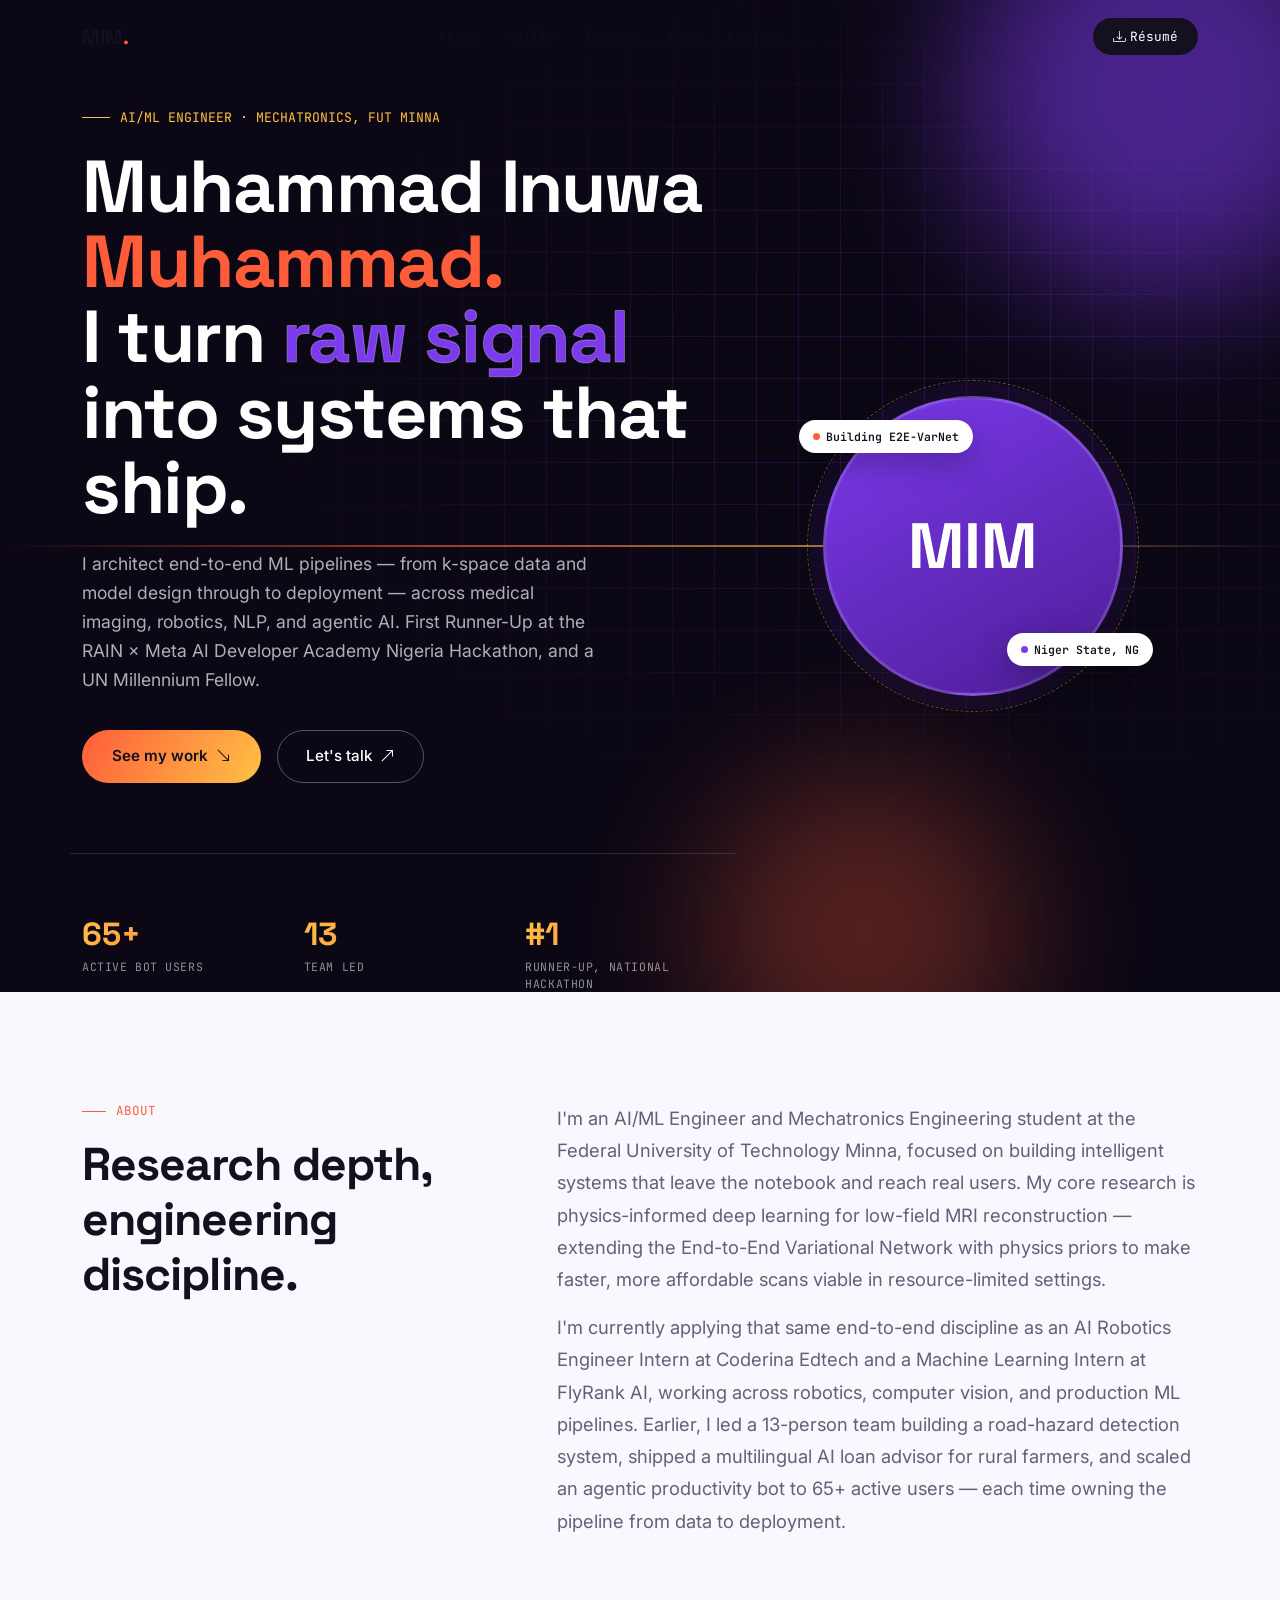
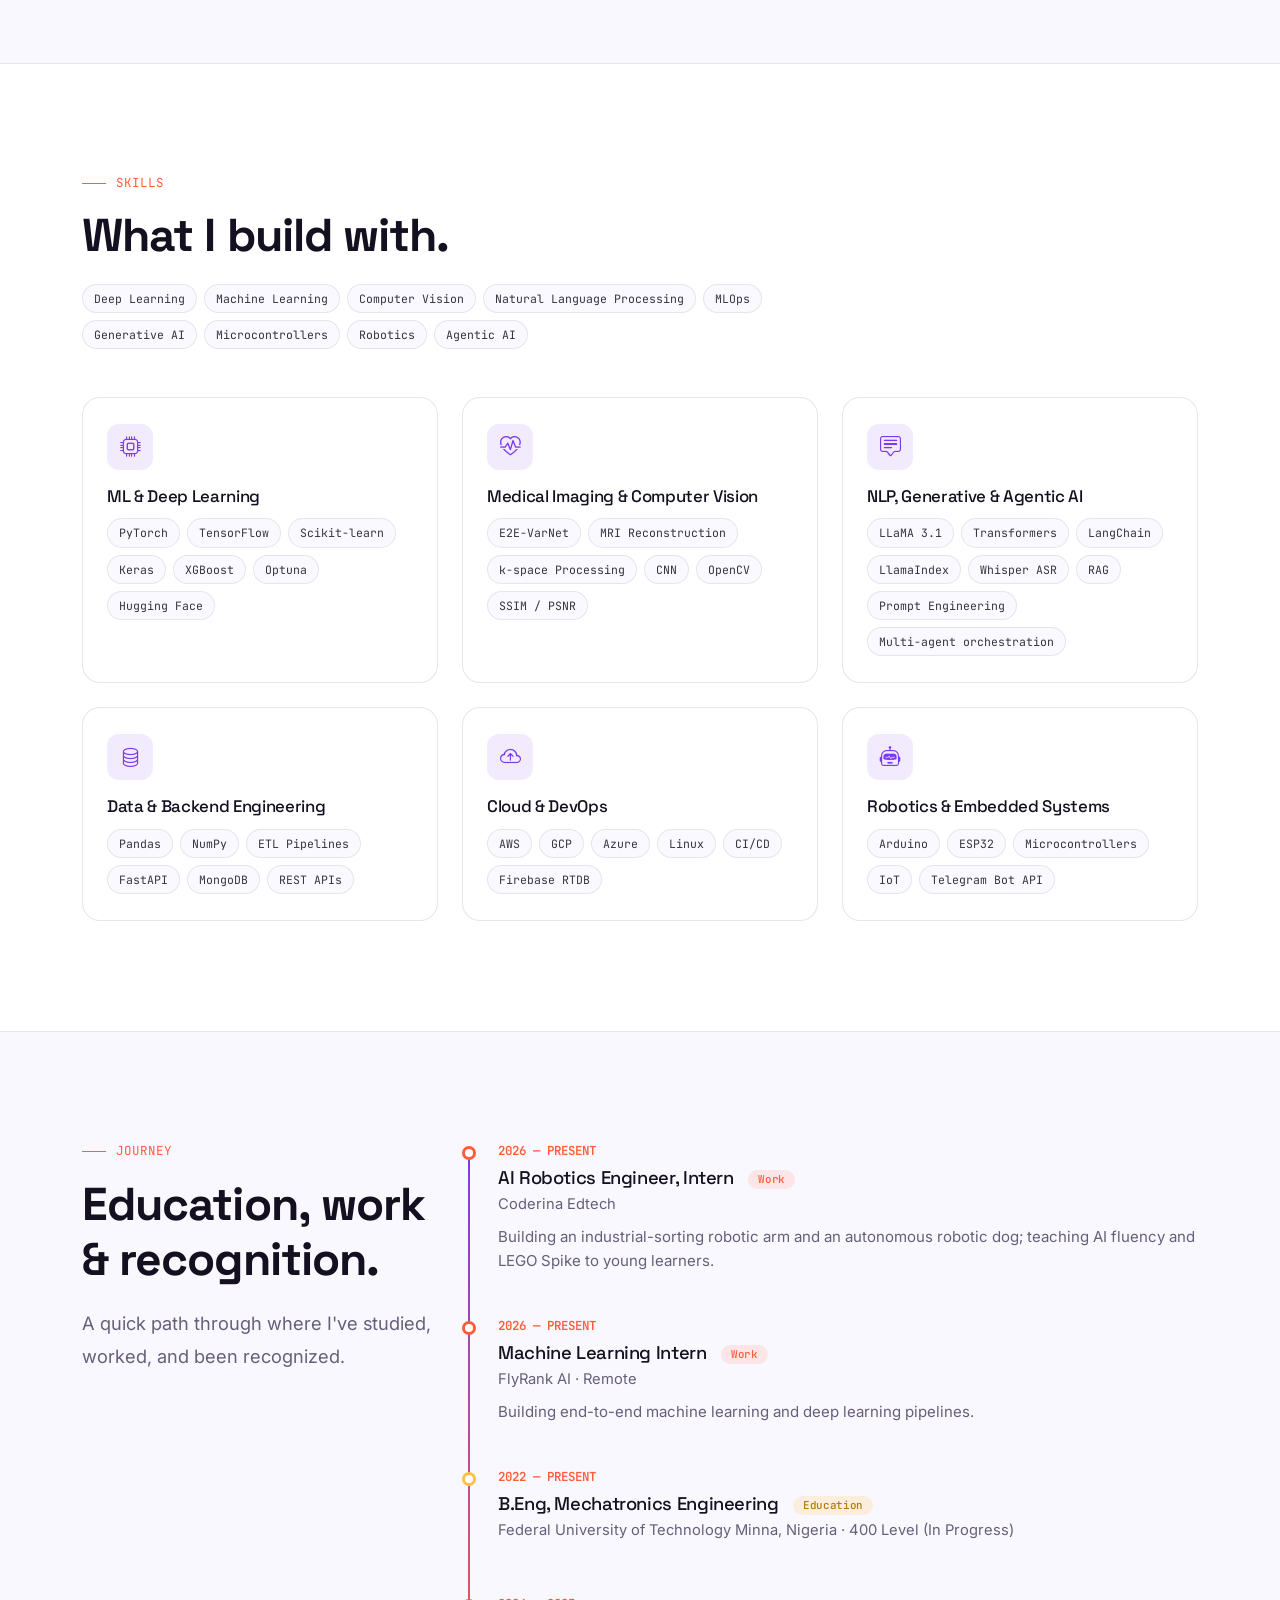
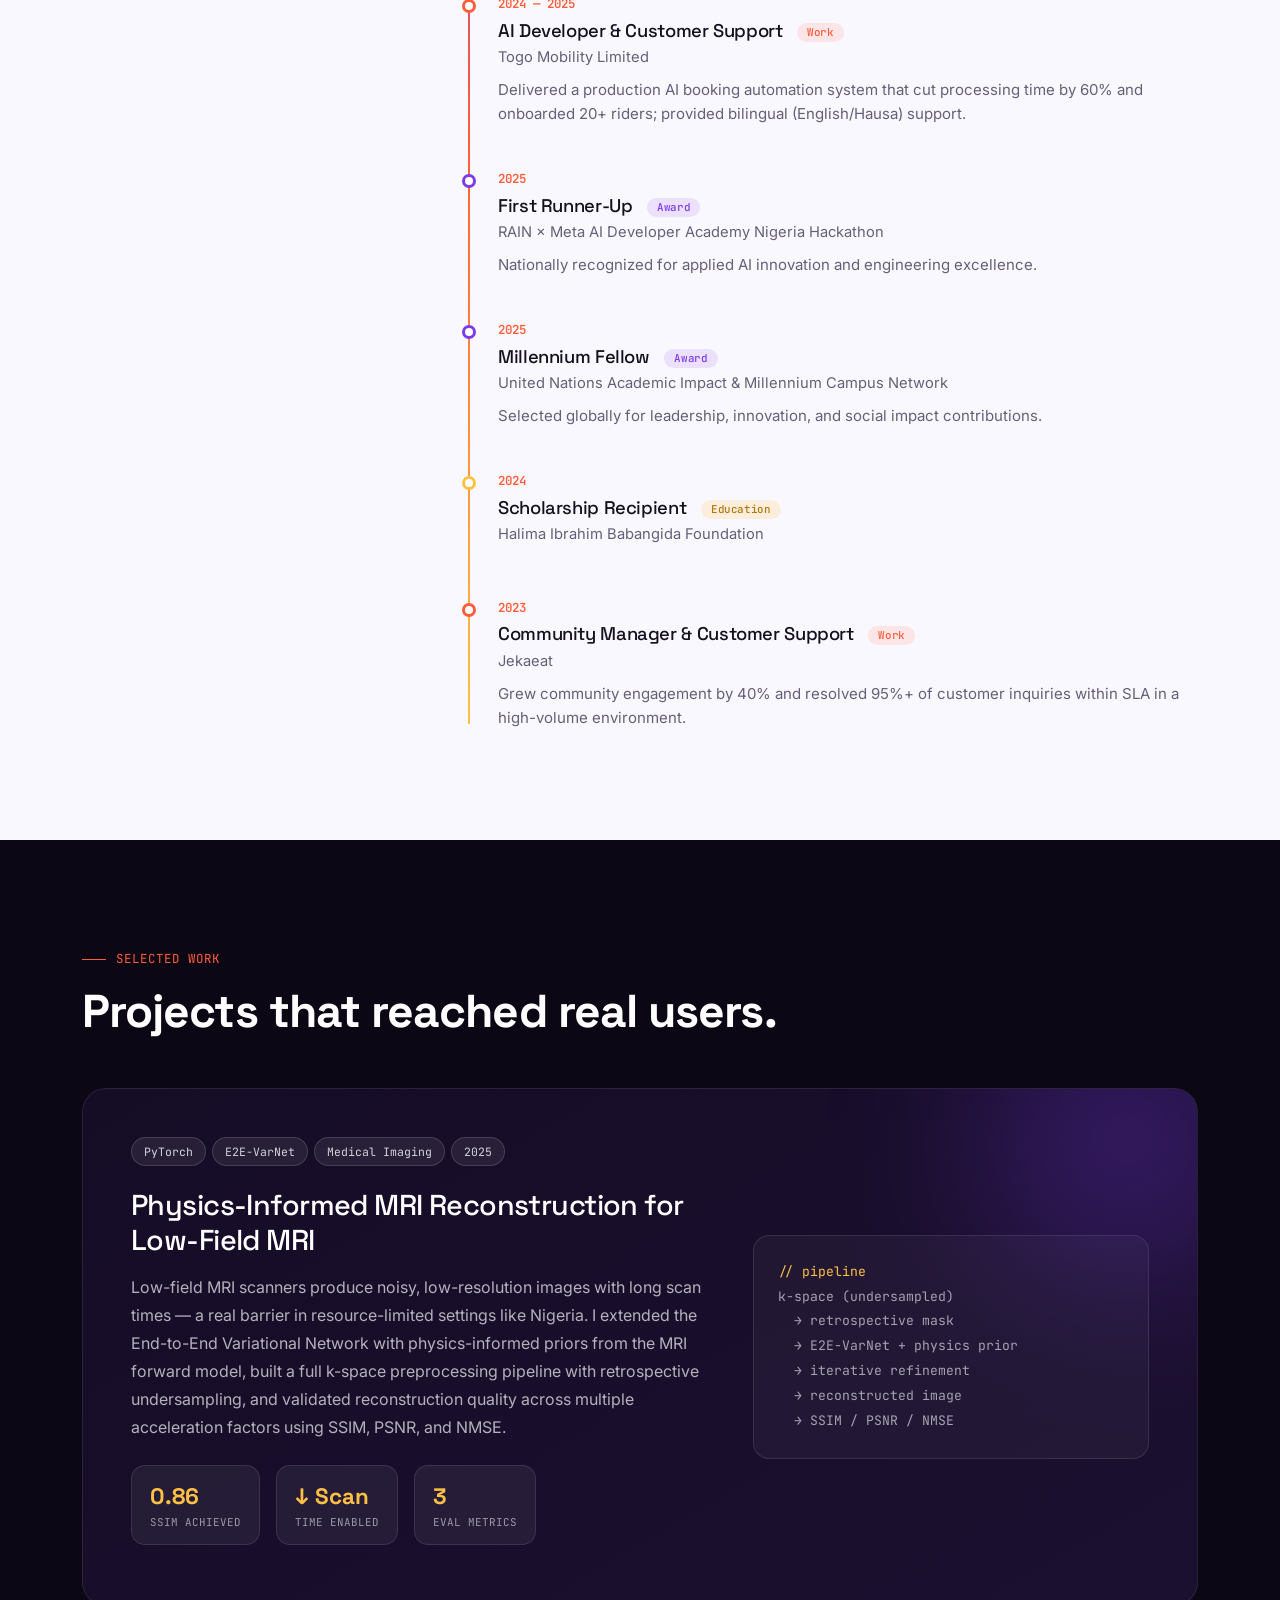
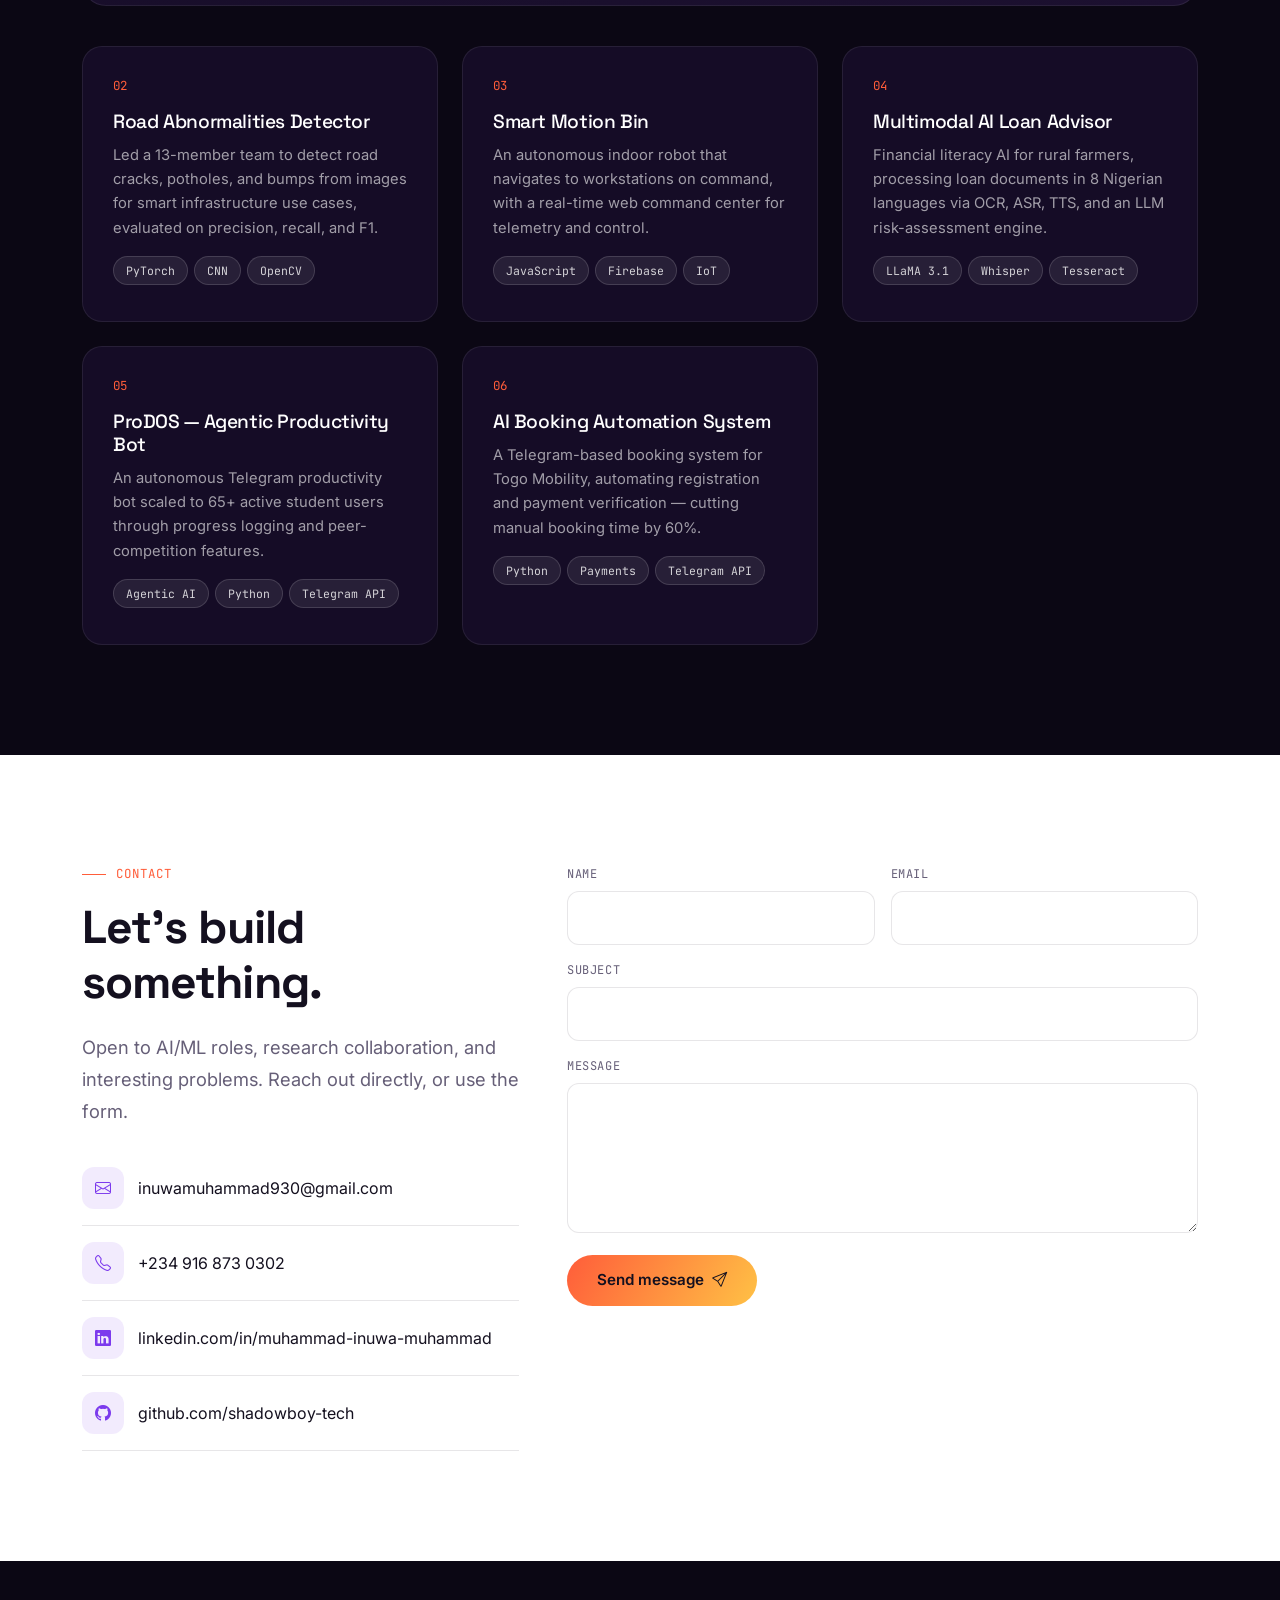
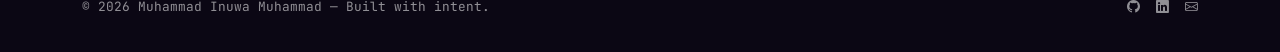
==== frontend/index.html @ e507afd8 "fix: switch to Mistral Embeddings API, fix imports, update pinecone SDK" ====
<!DOCTYPE html>
<html lang="en">
<head>
<meta charset="UTF-8">
<meta name="viewport" content="width=device-width, initial-scale=1.0">
<title>Muhammad Inuwa Muhammad — AI / ML Engineer</title>
<meta name="description" content="Portfolio of Muhammad Inuwa Muhammad — AI/ML Engineer building physics-informed deep learning, agentic AI, and computer vision systems.">

<!-- Fonts -->
<link rel="preconnect" href="https://fonts.googleapis.com">
<link rel="preconnect" href="https://fonts.gstatic.com" crossorigin>
<link href="https://fonts.googleapis.com/css2?family=Space+Grotesk:wght@400;500;600;700&family=Inter:wght@400;500;600;700&family=JetBrains+Mono:wght@400;500;600&display=swap" rel="stylesheet">

<!-- Bootstrap -->
<link href="https://cdn.jsdelivr.net/npm/bootstrap@5.3.3/dist/css/bootstrap.min.css" rel="stylesheet">
<link rel="stylesheet" href="https://cdn.jsdelivr.net/npm/bootstrap-icons@1.11.3/font/bootstrap-icons.css">

<style>
:root{
  --ink:#14101f;
  --muted:#665f78;
  --bg:#faf8ff;
  --bg-dark:#0b0714;
  --panel:#ffffff;
  --violet:#7c3aed;
  --violet-deep:#4c1d95;
  --coral:#ff5d3a;
  --amber:#ffc145;
  --line: rgba(20,16,31,0.1);
  --line-dark: rgba(255,255,255,0.12);
}

*{box-sizing:border-box;}
html{scroll-behavior:smooth;}
body{
  font-family:'Inter', sans-serif;
  color:var(--ink);
  background:var(--bg);
  overflow-x:hidden;
}
h1,h2,h3,h4,.display-font{
  font-family:'Space Grotesk', sans-serif;
  letter-spacing:-0.02em;
}
.mono{
  font-family:'JetBrains Mono', monospace;
  letter-spacing:0.02em;
}
a{ text-decoration:none; }
::selection{ background:var(--violet); color:#fff; }

/* Reduced motion */
@media (prefers-reduced-motion: reduce){
  *{ animation-duration:0.001ms !important; animation-iteration-count:1 !important; transition-duration:0.001ms !important; scroll-behavior:auto !important; }
}

/* ---------- Nav ---------- */
.navbar-custom{
  position:fixed; top:0; left:0; right:0; z-index:1000;
  padding: 18px 0;
  transition: all .35s ease;
  background: transparent;
}
.navbar-custom.scrolled{
  background: rgba(250,248,255,0.85);
  backdrop-filter: blur(10px);
  border-bottom:1px solid var(--line);
  padding: 12px 0;
}
.nav-logo{
  font-family:'Space Grotesk', sans-serif;
  font-weight:700;
  font-size:1.25rem;
  color:var(--ink);
}
.nav-logo span{ color:var(--coral); }
.nav-link-custom{
  font-family:'JetBrains Mono', monospace;
  font-size:0.82rem;
  color:var(--ink);
  opacity:0.75;
  margin:0 14px;
  position:relative;
  transition: opacity .2s ease;
}
.nav-link-custom:hover{ opacity:1; color:var(--violet); }
.btn-resume{
  background:var(--ink);
  color:#fff !important;
  font-family:'JetBrains Mono', monospace;
  font-size:0.8rem;
  padding:9px 20px;
  border-radius:100px;
  transition: all .25s ease;
  white-space:nowrap;
}
.btn-resume:hover{ background:var(--coral); transform: translateY(-2px); color:#fff; }

/* ---------- Hero ---------- */
.hero{
  position:relative;
  min-height:100vh;
  background: var(--bg-dark);
  color:#fff;
  display:flex; align-items:center;
  padding-top:100px;
  overflow:hidden;
}
.kspace-grid{
  position:absolute; inset:0;
  background-image:
    linear-gradient(rgba(124,58,237,0.18) 1px, transparent 1px),
    linear-gradient(90deg, rgba(124,58,237,0.18) 1px, transparent 1px);
  background-size: 42px 42px;
  mask-image: radial-gradient(ellipse 70% 60% at 70% 40%, black 20%, transparent 75%);
  animation: drift 26s linear infinite;
}
@keyframes drift{
  0%{ background-position: 0 0, 0 0; }
  100%{ background-position: 84px 42px, 42px 84px; }
}
.scan-line{
  position:absolute; left:0; right:0; height:2px;
  background: linear-gradient(90deg, transparent, var(--coral), var(--amber), transparent);
  opacity:0.6;
  animation: scan 7s ease-in-out infinite;
  filter: blur(0.5px);
}
@keyframes scan{
  0%,100%{ top:12%; opacity:0; }
  10%{ opacity:0.7; }
  50%{ top:82%; opacity:0.5; }
  90%{ opacity:0.7; }
}
.glow-orb{
  position:absolute; border-radius:50%;
  filter: blur(70px); opacity:0.55; pointer-events:none;
}
.orb-1{ width:420px; height:420px; background:var(--violet); top:-120px; right:-100px; }
.orb-2{ width:320px; height:320px; background:var(--coral); bottom:-100px; right:20%; opacity:0.3; }

.eyebrow{
  font-family:'JetBrains Mono', monospace;
  font-size:0.82rem;
  color:var(--amber);
  display:inline-flex; align-items:center; gap:10px;
  margin-bottom:22px;
}
.eyebrow::before{
  content:''; width:28px; height:1px; background:var(--amber);
}
.hero h1{
  font-size: clamp(2.6rem, 6vw, 4.6rem);
  font-weight:700;
  line-height:1.02;
  margin-bottom:24px;
}
.hero h1 .accent{ color:var(--coral); }
.hero h1 .accent2{ color:var(--violet); -webkit-text-stroke: 1px rgba(255,255,255,0.3); }
.hero-sub{
  font-size:1.1rem;
  color:rgba(255,255,255,0.68);
  max-width:520px;
  line-height:1.65;
  margin-bottom:36px;
}
.btn-bold{
  background: linear-gradient(120deg, var(--coral), var(--amber));
  color:var(--ink) !important;
  font-weight:600;
  padding:14px 30px;
  border-radius:100px;
  border:none;
  font-size:0.95rem;
  transition: all .25s ease;
  display:inline-flex; align-items:center; gap:8px;
}
.btn-bold:hover{ transform: translateY(-3px); box-shadow: 0 14px 30px rgba(255,93,58,0.3); }
.btn-outline-bold{
  border:1px solid rgba(255,255,255,0.3);
  color:#fff !important;
  padding:14px 28px;
  border-radius:100px;
  font-size:0.95rem;
  font-weight:500;
  transition: all .25s ease;
  display:inline-flex; align-items:center; gap:8px;
}
.btn-outline-bold:hover{ border-color:var(--violet); background:rgba(124,58,237,0.15); }

.avatar-ring{
  position:relative;
  width:300px; height:300px;
  margin:0 auto;
}
.avatar-circle{
  width:100%; height:100%;
  border-radius:50%;
  background: linear-gradient(150deg, var(--violet), var(--violet-deep));
  display:flex; align-items:center; justify-content:center;
  font-family:'Space Grotesk', sans-serif;
  font-size:4rem; font-weight:700; color:#fff;
  border:3px solid rgba(255,255,255,0.15);
  position:relative; z-index:2;
  box-shadow: 0 0 0 14px rgba(124,58,237,0.08);
}
.avatar-ring::before{
  content:'';
  position:absolute; inset:-16px;
  border-radius:50%;
  border:1px dashed rgba(255,193,69,0.4);
  animation: spin 40s linear infinite;
}
@keyframes spin{ to{ transform: rotate(360deg); } }
.badge-float{
  position:absolute;
  background:#fff; color:var(--ink);
  font-family:'JetBrains Mono', monospace;
  font-size:0.72rem; font-weight:600;
  padding:8px 14px; border-radius:100px;
  box-shadow: 0 10px 30px rgba(0,0,0,0.25);
  z-index:3;
  display:flex; align-items:center; gap:6px;
}
.badge-float .dot{ width:7px; height:7px; border-radius:50%; background:var(--coral); }
.badge-1{ top:8%; left:-8%; }
.badge-2{ bottom:10%; right:-10%; }

.stat-strip{
  border-top:1px solid var(--line-dark);
  margin-top:70px;
  padding-top:32px;
}
.stat-num{
  font-family:'Space Grotesk', sans-serif;
  font-size:2rem; font-weight:700;
  background: linear-gradient(120deg, var(--amber), var(--coral));
  -webkit-background-clip:text; background-clip:text; color:transparent;
}
.stat-label{
  font-family:'JetBrains Mono', monospace;
  font-size:0.72rem; color:rgba(255,255,255,0.55);
  text-transform:uppercase; letter-spacing:0.05em;
}

/* ---------- Section basics ---------- */
section{ padding: 110px 0; position:relative; }
.section-tag{
  font-family:'JetBrains Mono', monospace;
  font-size:0.78rem;
  color:var(--coral);
  text-transform:uppercase;
  letter-spacing:0.08em;
  display:flex; align-items:center; gap:10px;
  margin-bottom:16px;
}
.section-tag::before{ content:''; width:24px; height:1px; background:var(--coral); }
.section-title{
  font-size: clamp(2rem, 3.6vw, 2.9rem);
  font-weight:700;
  margin-bottom:20px;
}
.reveal{ opacity:0; transform: translateY(24px); transition: all .7s cubic-bezier(.2,.7,.3,1); }
.reveal.in{ opacity:1; transform:none; }

/* ---------- About / Skills ---------- */
.about-lead{
  font-size:1.15rem; line-height:1.75; color:var(--muted); max-width:640px;
}
.skill-card{
  background:var(--panel);
  border:1px solid var(--line);
  border-radius:18px;
  padding:26px 24px;
  height:100%;
  transition: all .3s ease;
  position:relative;
  overflow:hidden;
}
.skill-card::before{
  content:''; position:absolute; top:0; left:0; right:0; height:3px;
  background: linear-gradient(90deg, var(--violet), var(--coral));
  transform: scaleX(0); transform-origin:left;
  transition: transform .35s ease;
}
.skill-card:hover{ transform: translateY(-6px); box-shadow: 0 20px 40px rgba(20,16,31,0.08); }
.skill-card:hover::before{ transform: scaleX(1); }
.skill-card .icon-wrap{
  width:46px; height:46px; border-radius:12px;
  display:flex; align-items:center; justify-content:center;
  background: rgba(124,58,237,0.1); color:var(--violet);
  font-size:1.3rem; margin-bottom:16px;
}
.skill-card h4{ font-size:1.05rem; margin-bottom:12px; }
.skill-tags{ display:flex; flex-wrap:wrap; gap:7px; }
.skill-tag{
  font-family:'JetBrains Mono', monospace;
  font-size:0.72rem;
  background: var(--bg);
  border:1px solid var(--line);
  padding:5px 11px;
  border-radius:100px;
  color:var(--ink);
  opacity:0.85;
}

/* ---------- Timeline ---------- */
.timeline{ position:relative; padding-left:36px; }
.timeline::before{
  content:''; position:absolute; left:6px; top:6px; bottom:6px; width:2px;
  background: linear-gradient(180deg, var(--violet), var(--coral), var(--amber));
}
.timeline-item{ position:relative; padding-bottom:44px; }
.timeline-item:last-child{ padding-bottom:0; }
.timeline-dot{
  position:absolute; left:-36px; top:4px;
  width:14px; height:14px; border-radius:50%;
  background:#fff; border:3px solid var(--violet);
}
.timeline-item.work .timeline-dot{ border-color:var(--coral); }
.timeline-item.edu .timeline-dot{ border-color:var(--amber); }
.timeline-year{
  font-family:'JetBrains Mono', monospace;
  font-size:0.78rem; color:var(--coral); font-weight:600;
  margin-bottom:6px; display:block;
}
.timeline-item h4{ font-size:1.15rem; margin-bottom:4px; }
.timeline-item .role-org{ color:var(--muted); font-size:0.92rem; margin-bottom:10px; }
.timeline-item p.desc{ color:var(--muted); font-size:0.94rem; line-height:1.6; margin:0; }
.tl-type-badge{
  font-family:'JetBrains Mono', monospace; font-size:0.68rem;
  padding:3px 10px; border-radius:100px; margin-left:10px;
  display:inline-block; vertical-align:middle;
}
.tl-type-badge.work{ background:rgba(255,93,58,0.12); color:var(--coral); }
.tl-type-badge.edu{ background:rgba(255,193,69,0.18); color:#b5790a; }
.tl-type-badge.award{ background:rgba(124,58,237,0.12); color:var(--violet); }

/* ---------- Projects ---------- */
.bg-dark-section{ background:var(--bg-dark); color:#fff; }
.case-study{
  background: linear-gradient(150deg, #150c26, #1c1030);
  border:1px solid rgba(255,255,255,0.08);
  border-radius:24px;
  padding:48px;
  position:relative;
  overflow:hidden;
}
.case-study::after{
  content:''; position:absolute; width:260px; height:260px; border-radius:50%;
  background:var(--violet); filter:blur(90px); opacity:0.35; top:-80px; right:-60px;
}
.metric-pill{
  display:inline-flex; flex-direction:column; align-items:flex-start;
  background:rgba(255,255,255,0.06);
  border:1px solid rgba(255,255,255,0.1);
  border-radius:14px; padding:14px 18px; margin-right:12px; margin-bottom:12px;
}
.metric-pill .val{ font-family:'Space Grotesk',sans-serif; font-weight:700; font-size:1.4rem; color:var(--amber); }
.metric-pill .lbl{ font-family:'JetBrains Mono',monospace; font-size:0.68rem; color:rgba(255,255,255,0.55); text-transform:uppercase; }
.tag-pill{
  font-family:'JetBrains Mono', monospace; font-size:0.72rem;
  background:rgba(255,255,255,0.08); border:1px solid rgba(255,255,255,0.14);
  color:rgba(255,255,255,0.8); padding:5px 12px; border-radius:100px;
  display:inline-block; margin:0 6px 6px 0;
}

.project-card{
  background:#150c26;
  border:1px solid rgba(255,255,255,0.08);
  border-radius:20px;
  padding:30px;
  height:100%;
  transition: all .35s ease;
  position:relative;
}
.project-card:hover{
  transform: translateY(-6px);
  border-color: var(--coral);
  box-shadow: 0 20px 50px rgba(255,93,58,0.15);
}
.project-num{
  font-family:'JetBrains Mono', monospace;
  font-size:0.78rem; color:var(--coral); margin-bottom:14px; display:block;
}
.project-card h4{ font-size:1.2rem; margin-bottom:10px; color:#fff; }
.project-card p{ color:rgba(255,255,255,0.6); font-size:0.92rem; line-height:1.65; margin-bottom:16px; }

/* ---------- Contact ---------- */
.form-control-custom{
  background:var(--panel);
  border:1px solid var(--line);
  border-radius:12px;
  padding:14px 16px;
  font-family:'Inter', sans-serif;
  color:var(--ink);
  width:100%;
  transition: border-color .2s ease;
}
.form-control-custom:focus{
  outline:none; border-color:var(--violet);
  box-shadow: 0 0 0 4px rgba(124,58,237,0.12);
}
.form-label-custom{
  font-family:'JetBrains Mono', monospace;
  font-size:0.75rem; text-transform:uppercase; letter-spacing:0.05em;
  color:var(--muted); margin-bottom:8px; display:block;
}
.contact-link-item{
  display:flex; align-items:center; gap:14px;
  padding:16px 0; border-bottom:1px solid var(--line);
  color:var(--ink);
  transition: all .2s ease;
}
.contact-link-item:hover{ color:var(--coral); padding-left:8px; }
.contact-link-item .ic{
  width:42px; height:42px; border-radius:12px;
  background: rgba(124,58,237,0.1); color:var(--violet);
  display:flex; align-items:center; justify-content:center; flex-shrink:0;
}

footer{
  background:var(--bg-dark); color:rgba(255,255,255,0.55);
  padding:36px 0; font-family:'JetBrains Mono', monospace; font-size:0.8rem;
}

/* focus visibility */
a:focus-visible, button:focus-visible, input:focus-visible, textarea:focus-visible{
  outline: 2px solid var(--violet); outline-offset:3px;
}

@media (max-width: 991px){
  .avatar-ring{ margin-top:50px; }
  section{ padding:80px 0; }
  .case-study{ padding:30px; }
}
</style>
</head>
<body>

<!-- ============ NAV ============ -->
<nav class="navbar navbar-custom navbar-expand-lg" id="mainNav">
  <div class="container d-flex align-items-center justify-content-between">
    <a class="nav-logo" href="#top">MIM<span>.</span></a>
    <div class="d-none d-lg-flex align-items-center">
      <a class="nav-link-custom" href="#about">About</a>
      <a class="nav-link-custom" href="#skills">Skills</a>
      <a class="nav-link-custom" href="#timeline">Journey</a>
      <a class="nav-link-custom" href="#work">Work</a>
      <a class="nav-link-custom" href="#contact">Contact</a>
    </div>
    <a href="resume.pdf" download class="btn-resume">
      <i class="bi bi-download me-1"></i>Résumé
    </a>
  </div>
</nav>

<!-- ============ HERO ============ -->
<header class="hero" id="top">
  <div class="kspace-grid"></div>
  <div class="scan-line"></div>
  <div class="glow-orb orb-1"></div>
  <div class="glow-orb orb-2"></div>

  <div class="container position-relative" style="z-index:5;">
    <div class="row align-items-center gy-5">
      <div class="col-lg-7">
        <div class="eyebrow">AI/ML ENGINEER · MECHATRONICS, FUT MINNA</div>
        <h1>Muhammad Inuwa <span class="accent">Muhammad.</span><br>I turn <span class="accent2">raw signal</span> into systems that ship.</h1>
        <p class="hero-sub">I architect end-to-end ML pipelines — from k-space data and model design through to deployment — across medical imaging, robotics, NLP, and agentic AI. First Runner-Up at the RAIN × Meta AI Developer Academy Nigeria Hackathon, and a UN Millennium Fellow.</p>
        <div class="d-flex flex-wrap gap-3">
          <a href="#work" class="btn-bold">See my work <i class="bi bi-arrow-down-right"></i></a>
          <a href="#contact" class="btn-outline-bold">Let's talk <i class="bi bi-arrow-up-right"></i></a>
        </div>

        <div class="row stat-strip g-4">
          <div class="col-4">
            <div class="stat-num">65+</div>
            <div class="stat-label">Active bot users</div>
          </div>
          <div class="col-4">
            <div class="stat-num">13</div>
            <div class="stat-label">Team led</div>
          </div>
          <div class="col-4">
            <div class="stat-num">#1</div>
            <div class="stat-label">Runner-up, national hackathon</div>
          </div>
        </div>
      </div>

      <div class="col-lg-5 text-center">
        <div class="avatar-ring">
          <div class="avatar-circle">MIM</div>
          <div class="badge-float badge-1"><span class="dot"></span>Building E2E-VarNet</div>
          <div class="badge-float badge-2"><span class="dot" style="background:var(--violet)"></span>Niger State, NG</div>
        </div>
      </div>
    </div>
  </div>
</header>

<!-- ============ ABOUT ============ -->
<section id="about">
  <div class="container">
    <div class="row gy-5">
      <div class="col-lg-5 reveal">
        <div class="section-tag">About</div>
        <h2 class="section-title">Research depth, engineering discipline.</h2>
      </div>
      <div class="col-lg-7 reveal">
        <p class="about-lead">
          I'm an AI/ML Engineer and Mechatronics Engineering student at the Federal University of Technology Minna, focused on building intelligent systems that leave the notebook and reach real users. My core research is physics-informed deep learning for low-field MRI reconstruction — extending the End-to-End Variational Network with physics priors to make faster, more affordable scans viable in resource-limited settings.
        </p>
        <p class="about-lead">
          I'm currently applying that same end-to-end discipline as an AI Robotics Engineer Intern at Coderina Edtech and a Machine Learning Intern at FlyRank AI, working across robotics, computer vision, and production ML pipelines. Earlier, I led a 13-person team building a road-hazard detection system, shipped a multilingual AI loan advisor for rural farmers, and scaled an agentic productivity bot to 65+ active users — each time owning the pipeline from data to deployment.
        </p>
      </div>
    </div>
  </div>
</section>

<!-- ============ SKILLS ============ -->
<section id="skills" style="background:#fff;border-top:1px solid var(--line);border-bottom:1px solid var(--line);">
  <div class="container">
    <div class="section-tag reveal">Skills</div>
    <h2 class="section-title reveal">What I build with.</h2>

    <div class="reveal mb-5" style="max-width:760px;">
      <div class="skill-tags">
        <span class="skill-tag">Deep Learning</span><span class="skill-tag">Machine Learning</span>
        <span class="skill-tag">Computer Vision</span><span class="skill-tag">Natural Language Processing</span>
        <span class="skill-tag">MLOps</span><span class="skill-tag">Generative AI</span>
        <span class="skill-tag">Microcontrollers</span><span class="skill-tag">Robotics</span>
        <span class="skill-tag">Agentic AI</span>
      </div>
    </div>

    <div class="row g-4">
      <div class="col-md-6 col-lg-4 reveal">
        <div class="skill-card">
          <div class="icon-wrap"><i class="bi bi-cpu"></i></div>
          <h4>ML &amp; Deep Learning</h4>
          <div class="skill-tags">
            <span class="skill-tag">PyTorch</span><span class="skill-tag">TensorFlow</span>
            <span class="skill-tag">Scikit-learn</span><span class="skill-tag">Keras</span>
            <span class="skill-tag">XGBoost</span><span class="skill-tag">Optuna</span>
            <span class="skill-tag">Hugging Face</span>
          </div>
        </div>
      </div>
      <div class="col-md-6 col-lg-4 reveal">
        <div class="skill-card">
          <div class="icon-wrap"><i class="bi bi-heart-pulse"></i></div>
          <h4>Medical Imaging &amp; Computer Vision</h4>
          <div class="skill-tags">
            <span class="skill-tag">E2E-VarNet</span><span class="skill-tag">MRI Reconstruction</span>
            <span class="skill-tag">k-space Processing</span><span class="skill-tag">CNN</span>
            <span class="skill-tag">OpenCV</span><span class="skill-tag">SSIM / PSNR</span>
          </div>
        </div>
      </div>
      <div class="col-md-6 col-lg-4 reveal">
        <div class="skill-card">
          <div class="icon-wrap"><i class="bi bi-chat-square-text"></i></div>
          <h4>NLP, Generative &amp; Agentic AI</h4>
          <div class="skill-tags">
            <span class="skill-tag">LLaMA 3.1</span><span class="skill-tag">Transformers</span>
            <span class="skill-tag">LangChain</span><span class="skill-tag">LlamaIndex</span>
            <span class="skill-tag">Whisper ASR</span><span class="skill-tag">RAG</span>
            <span class="skill-tag">Prompt Engineering</span><span class="skill-tag">Multi-agent orchestration</span>
          </div>
        </div>
      </div>
      <div class="col-md-6 col-lg-4 reveal">
        <div class="skill-card">
          <div class="icon-wrap"><i class="bi bi-database"></i></div>
          <h4>Data &amp; Backend Engineering</h4>
          <div class="skill-tags">
            <span class="skill-tag">Pandas</span><span class="skill-tag">NumPy</span>
            <span class="skill-tag">ETL Pipelines</span><span class="skill-tag">FastAPI</span>
            <span class="skill-tag">MongoDB</span><span class="skill-tag">REST APIs</span>
          </div>
        </div>
      </div>
      <div class="col-md-6 col-lg-4 reveal">
        <div class="skill-card">
          <div class="icon-wrap"><i class="bi bi-cloud-arrow-up"></i></div>
          <h4>Cloud &amp; DevOps</h4>
          <div class="skill-tags">
            <span class="skill-tag">AWS</span><span class="skill-tag">GCP</span>
            <span class="skill-tag">Azure</span><span class="skill-tag">Linux</span>
            <span class="skill-tag">CI/CD</span><span class="skill-tag">Firebase RTDB</span>
          </div>
        </div>
      </div>
      <div class="col-md-6 col-lg-4 reveal">
        <div class="skill-card">
          <div class="icon-wrap"><i class="bi bi-robot"></i></div>
          <h4>Robotics &amp; Embedded Systems</h4>
          <div class="skill-tags">
            <span class="skill-tag">Arduino</span><span class="skill-tag">ESP32</span>
            <span class="skill-tag">Microcontrollers</span><span class="skill-tag">IoT</span>
            <span class="skill-tag">Telegram Bot API</span>
          </div>
        </div>
      </div>
    </div>
  </div>
</section>

<!-- ============ TIMELINE ============ -->
<section id="timeline">
  <div class="container">
    <div class="row gy-5">
      <div class="col-lg-4 reveal">
        <div class="section-tag">Journey</div>
        <h2 class="section-title">Education, work &amp; recognition.</h2>
        <p class="about-lead">A quick path through where I've studied, worked, and been recognized.</p>
      </div>
      <div class="col-lg-8 reveal">
        <div class="timeline">

          <div class="timeline-item work">
            <div class="timeline-dot"></div>
            <span class="timeline-year">2026 — PRESENT</span>
            <h4>AI Robotics Engineer, Intern <span class="tl-type-badge work">Work</span></h4>
            <div class="role-org">Coderina Edtech</div>
            <p class="desc">Building an industrial-sorting robotic arm and an autonomous robotic dog; teaching AI fluency and LEGO Spike to young learners.</p>
          </div>

          <div class="timeline-item work">
            <div class="timeline-dot"></div>
            <span class="timeline-year">2026 — PRESENT</span>
            <h4>Machine Learning Intern <span class="tl-type-badge work">Work</span></h4>
            <div class="role-org">FlyRank AI · Remote</div>
            <p class="desc">Building end-to-end machine learning and deep learning pipelines.</p>
          </div>

          <div class="timeline-item edu">
            <div class="timeline-dot"></div>
            <span class="timeline-year">2022 — PRESENT</span>
            <h4>B.Eng, Mechatronics Engineering <span class="tl-type-badge edu">Education</span></h4>
            <div class="role-org">Federal University of Technology Minna, Nigeria · 400 Level (In Progress)</div>
          </div>

          <div class="timeline-item work">
            <div class="timeline-dot"></div>
            <span class="timeline-year">2024 — 2025</span>
            <h4>AI Developer &amp; Customer Support <span class="tl-type-badge work">Work</span></h4>
            <div class="role-org">Togo Mobility Limited</div>
            <p class="desc">Delivered a production AI booking automation system that cut processing time by 60% and onboarded 20+ riders; provided bilingual (English/Hausa) support.</p>
          </div>

          <div class="timeline-item">
            <div class="timeline-dot" style="border-color:var(--violet)"></div>
            <span class="timeline-year">2025</span>
            <h4>First Runner-Up <span class="tl-type-badge award">Award</span></h4>
            <div class="role-org">RAIN × Meta AI Developer Academy Nigeria Hackathon</div>
            <p class="desc">Nationally recognized for applied AI innovation and engineering excellence.</p>
          </div>

          <div class="timeline-item">
            <div class="timeline-dot" style="border-color:var(--violet)"></div>
            <span class="timeline-year">2025</span>
            <h4>Millennium Fellow <span class="tl-type-badge award">Award</span></h4>
            <div class="role-org">United Nations Academic Impact &amp; Millennium Campus Network</div>
            <p class="desc">Selected globally for leadership, innovation, and social impact contributions.</p>
          </div>

          <div class="timeline-item">
            <div class="timeline-dot" style="border-color:var(--amber)"></div>
            <span class="timeline-year">2024</span>
            <h4>Scholarship Recipient <span class="tl-type-badge edu">Education</span></h4>
            <div class="role-org">Halima Ibrahim Babangida Foundation</div>
          </div>

          <div class="timeline-item work">
            <div class="timeline-dot"></div>
            <span class="timeline-year">2023</span>
            <h4>Community Manager &amp; Customer Support <span class="tl-type-badge work">Work</span></h4>
            <div class="role-org">Jekaeat</div>
            <p class="desc">Grew community engagement by 40% and resolved 95%+ of customer inquiries within SLA in a high-volume environment.</p>
          </div>

        </div>
      </div>
    </div>
  </div>
</section>

<!-- ============ PROJECTS ============ -->
<section id="work" class="bg-dark-section">
  <div class="container">
    <div class="section-tag reveal">Selected Work</div>
    <h2 class="section-title reveal">Projects that reached real users.</h2>

    <!-- Featured case study -->
    <div class="case-study mt-5 reveal">
      <div class="row align-items-center g-5">
        <div class="col-lg-7">
          <span class="tag-pill">PyTorch</span><span class="tag-pill">E2E-VarNet</span><span class="tag-pill">Medical Imaging</span><span class="tag-pill">2025</span>
          <h3 class="mt-3 mb-3" style="font-size:1.8rem;">Physics-Informed MRI Reconstruction for Low-Field MRI</h3>
          <p style="color:rgba(255,255,255,0.68); line-height:1.75;">
            Low-field MRI scanners produce noisy, low-resolution images with long scan times — a real barrier in resource-limited settings like Nigeria. I extended the End-to-End Variational Network with physics-informed priors from the MRI forward model, built a full k-space preprocessing pipeline with retrospective undersampling, and validated reconstruction quality across multiple acceleration factors using SSIM, PSNR, and NMSE.
          </p>
          <div class="mt-4">
            <div class="metric-pill"><span class="val">0.86</span><span class="lbl">SSIM Achieved</span></div>
            <div class="metric-pill"><span class="val">↓ Scan</span><span class="lbl">Time enabled</span></div>
            <div class="metric-pill"><span class="val">3</span><span class="lbl">Eval metrics</span></div>
          </div>
        </div>
        <div class="col-lg-5">
          <div style="background:rgba(255,255,255,0.04); border:1px solid rgba(255,255,255,0.1); border-radius:16px; padding:24px; font-family:'JetBrains Mono',monospace; font-size:0.82rem; color:rgba(255,255,255,0.6); line-height:1.9;">
            <div style="color:var(--amber);">// pipeline</div>
            k-space (undersampled)<br>
            &nbsp;&nbsp;→ retrospective mask<br>
            &nbsp;&nbsp;→ E2E-VarNet + physics prior<br>
            &nbsp;&nbsp;→ iterative refinement<br>
            &nbsp;&nbsp;→ reconstructed image<br>
            &nbsp;&nbsp;→ SSIM / PSNR / NMSE
          </div>
        </div>
      </div>
    </div>

    <!-- Other projects grid -->
    <div class="row g-4 mt-3">
      <div class="col-md-6 col-lg-4 reveal">
        <div class="project-card">
          <span class="project-num">02</span>
          <h4>Road Abnormalities Detector</h4>
          <p>Led a 13-member team to detect road cracks, potholes, and bumps from images for smart infrastructure use cases, evaluated on precision, recall, and F1.</p>
          <div><span class="tag-pill">PyTorch</span><span class="tag-pill">CNN</span><span class="tag-pill">OpenCV</span></div>
        </div>
      </div>
      <div class="col-md-6 col-lg-4 reveal">
        <div class="project-card">
          <span class="project-num">03</span>
          <h4>Smart Motion Bin</h4>
          <p>An autonomous indoor robot that navigates to workstations on command, with a real-time web command center for telemetry and control.</p>
          <div><span class="tag-pill">JavaScript</span><span class="tag-pill">Firebase</span><span class="tag-pill">IoT</span></div>
        </div>
      </div>
      <div class="col-md-6 col-lg-4 reveal">
        <div class="project-card">
          <span class="project-num">04</span>
          <h4>Multimodal AI Loan Advisor</h4>
          <p>Financial literacy AI for rural farmers, processing loan documents in 8 Nigerian languages via OCR, ASR, TTS, and an LLM risk-assessment engine.</p>
          <div><span class="tag-pill">LLaMA 3.1</span><span class="tag-pill">Whisper</span><span class="tag-pill">Tesseract</span></div>
        </div>
      </div>
      <div class="col-md-6 col-lg-4 reveal">
        <div class="project-card">
          <span class="project-num">05</span>
          <h4>ProDOS — Agentic Productivity Bot</h4>
          <p>An autonomous Telegram productivity bot scaled to 65+ active student users through progress logging and peer-competition features.</p>
          <div><span class="tag-pill">Agentic AI</span><span class="tag-pill">Python</span><span class="tag-pill">Telegram API</span></div>
        </div>
      </div>
      <div class="col-md-6 col-lg-4 reveal">
        <div class="project-card">
          <span class="project-num">06</span>
          <h4>AI Booking Automation System</h4>
          <p>A Telegram-based booking system for Togo Mobility, automating registration and payment verification — cutting manual booking time by 60%.</p>
          <div><span class="tag-pill">Python</span><span class="tag-pill">Payments</span><span class="tag-pill">Telegram API</span></div>
        </div>
      </div>
    </div>
  </div>
</section>

<!-- ============ CONTACT ============ -->
<section id="contact" style="background:#fff;">
  <div class="container">
    <div class="row g-5">
      <div class="col-lg-5 reveal">
        <div class="section-tag">Contact</div>
        <h2 class="section-title">Let's build something.</h2>
        <p class="about-lead mb-4">Open to AI/ML roles, research collaboration, and interesting problems. Reach out directly, or use the form.</p>

        <a href="mailto:inuwamuhammad930@gmail.com" class="contact-link-item">
          <span class="ic"><i class="bi bi-envelope"></i></span>
          <span>inuwamuhammad930@gmail.com</span>
        </a>
        <a href="tel:+2349168730302" class="contact-link-item">
          <span class="ic"><i class="bi bi-telephone"></i></span>
          <span>+234 916 873 0302</span>
        </a>
        <a href="https://linkedin.com/in/muhammad-inuwa-muhammad" target="_blank" rel="noopener" class="contact-link-item">
          <span class="ic"><i class="bi bi-linkedin"></i></span>
          <span>linkedin.com/in/muhammad-inuwa-muhammad</span>
        </a>
        <a href="https://github.com/shadowboy-tech" target="_blank" rel="noopener" class="contact-link-item">
          <span class="ic"><i class="bi bi-github"></i></span>
          <span>github.com/shadowboy-tech</span>
        </a>
      </div>

      <div class="col-lg-7 reveal">
        <form id="contactForm">
          <div class="row g-3">
            <div class="col-md-6">
              <label class="form-label-custom">Name</label>
              <input type="text" class="form-control-custom" required>
            </div>
            <div class="col-md-6">
              <label class="form-label-custom">Email</label>
              <input type="email" class="form-control-custom" required>
            </div>
            <div class="col-12">
              <label class="form-label-custom">Subject</label>
              <input type="text" class="form-control-custom">
            </div>
            <div class="col-12">
              <label class="form-label-custom">Message</label>
              <textarea class="form-control-custom" rows="5" required></textarea>
            </div>
            <div class="col-12">
              <button type="submit" class="btn-bold" style="border:none;">Send message <i class="bi bi-send"></i></button>
              <span id="formNote" class="mono d-block mt-3" style="font-size:0.8rem; color:var(--muted);"></span>
            </div>
          </div>
        </form>
      </div>
    </div>
  </div>
</section>

<footer>
  <div class="container d-flex flex-wrap justify-content-between align-items-center gap-3">
    <span>© <span id="year"></span> Muhammad Inuwa Muhammad — Built with intent.</span>
    <div class="d-flex gap-3">
      <a href="https://github.com/shadowboy-tech" target="_blank" rel="noopener" style="color:rgba(255,255,255,0.55)"><i class="bi bi-github"></i></a>
      <a href="https://linkedin.com/in/muhammad-inuwa-muhammad" target="_blank" rel="noopener" style="color:rgba(255,255,255,0.55)"><i class="bi bi-linkedin"></i></a>
      <a href="mailto:inuwamuhammad930@gmail.com" style="color:rgba(255,255,255,0.55)"><i class="bi bi-envelope"></i></a>
    </div>
  </div>
</footer>

<script src="https://cdn.jsdelivr.net/npm/bootstrap@5.3.3/dist/js/bootstrap.bundle.min.js"></script>
<script>
  document.getElementById('year').textContent = new Date().getFullYear();

  // Navbar scroll state
  const nav = document.getElementById('mainNav');
  window.addEventListener('scroll', () => {
    nav.classList.toggle('scrolled', window.scrollY > 40);
  });

  // Reveal on scroll
  const revealEls = document.querySelectorAll('.reveal');
  const io = new IntersectionObserver((entries) => {
    entries.forEach(e => { if (e.isIntersecting) { e.target.classList.add('in'); io.unobserve(e.target); } });
  }, { threshold: 0.15 });
  revealEls.forEach(el => io.observe(el));

  // Contact form (static hosting has no backend — mailto fallback)
  const form = document.getElementById('contactForm');
  const note = document.getElementById('formNote');
  form.addEventListener('submit', function(e){
    e.preventDefault();
    const [name, email] = form.querySelectorAll('input[type="text"], input[type="email"]');
    const subject = form.querySelectorAll('input[type="text"]')[1]?.value || 'Portfolio contact';
    const message = form.querySelector('textarea').value;
    const mailto = `mailto:inuwamuhammad930@gmail.com?subject=${encodeURIComponent(subject)}&body=${encodeURIComponent(message + '\n\nFrom: ' + name.value + ' (' + email.value + ')')}`;
    window.location.href = mailto;
    note.textContent = 'Opening your email client…';
  });
</script>
</body>
</html>
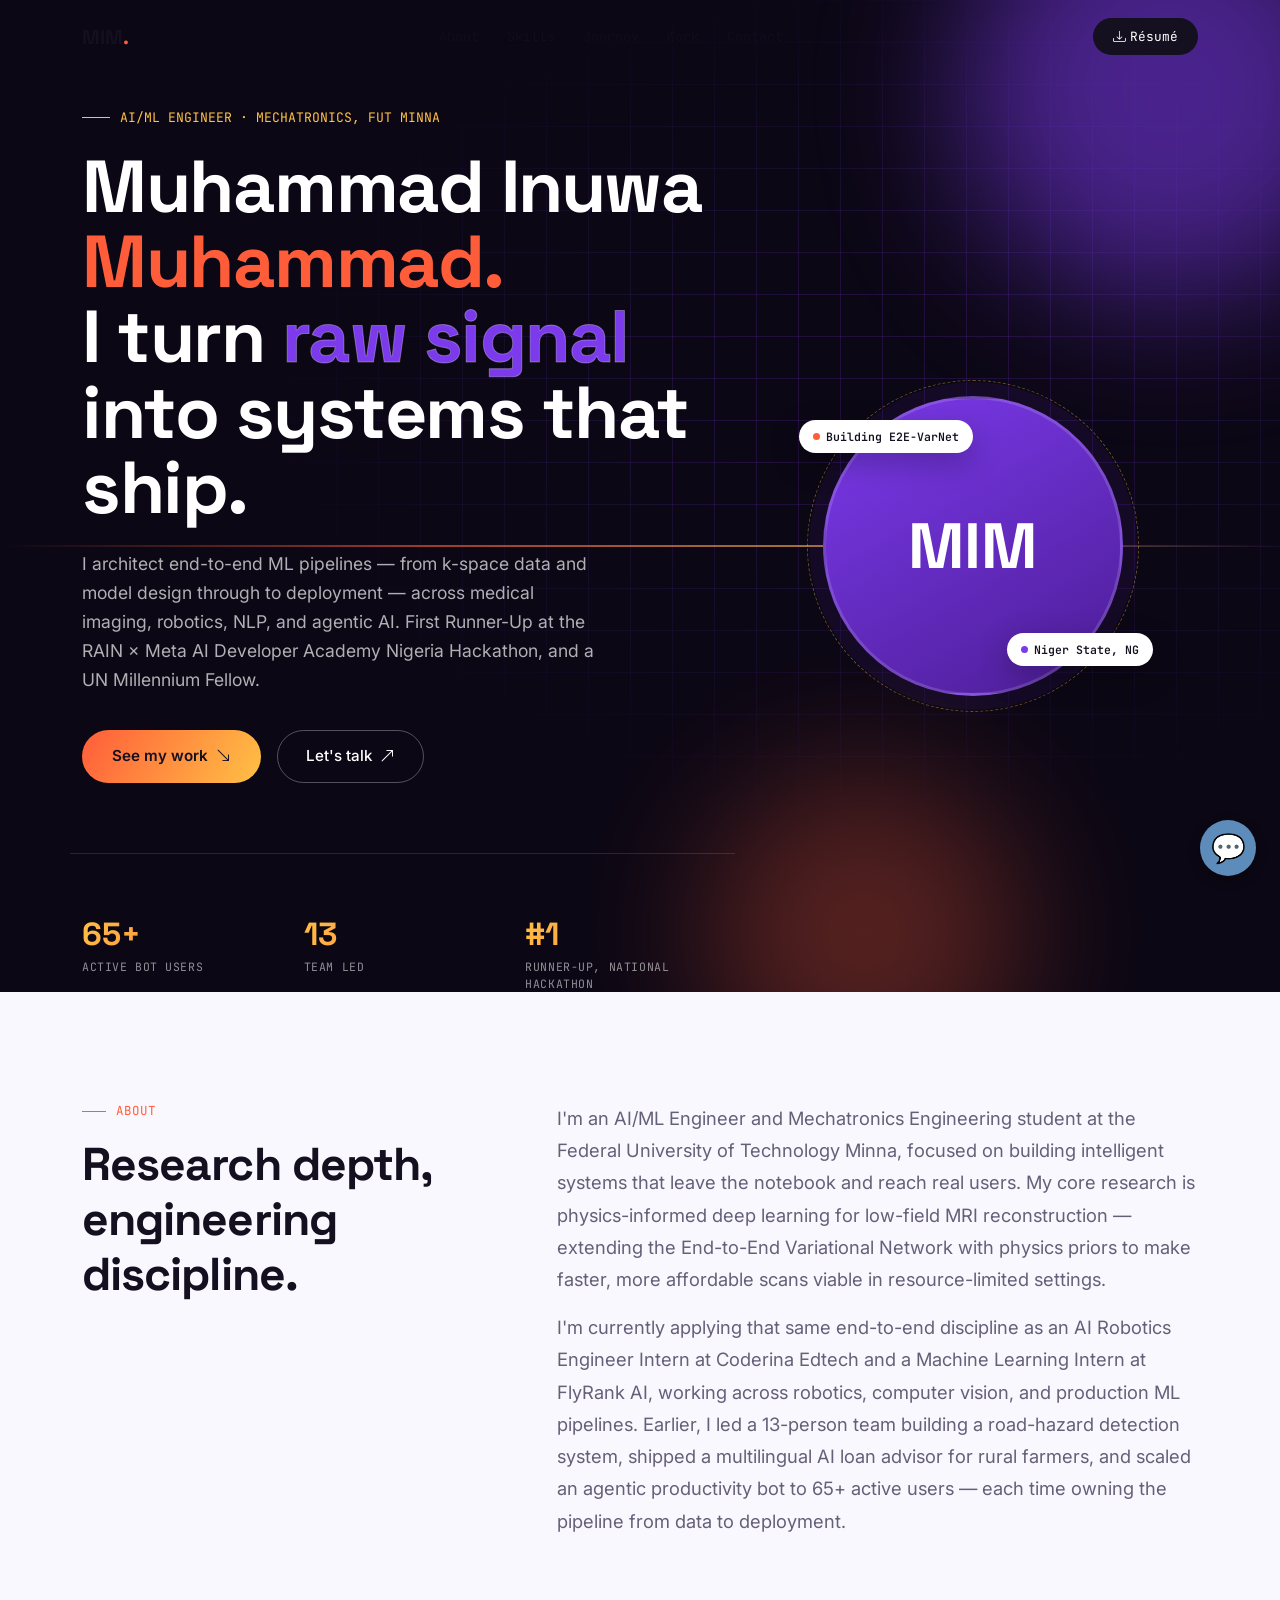
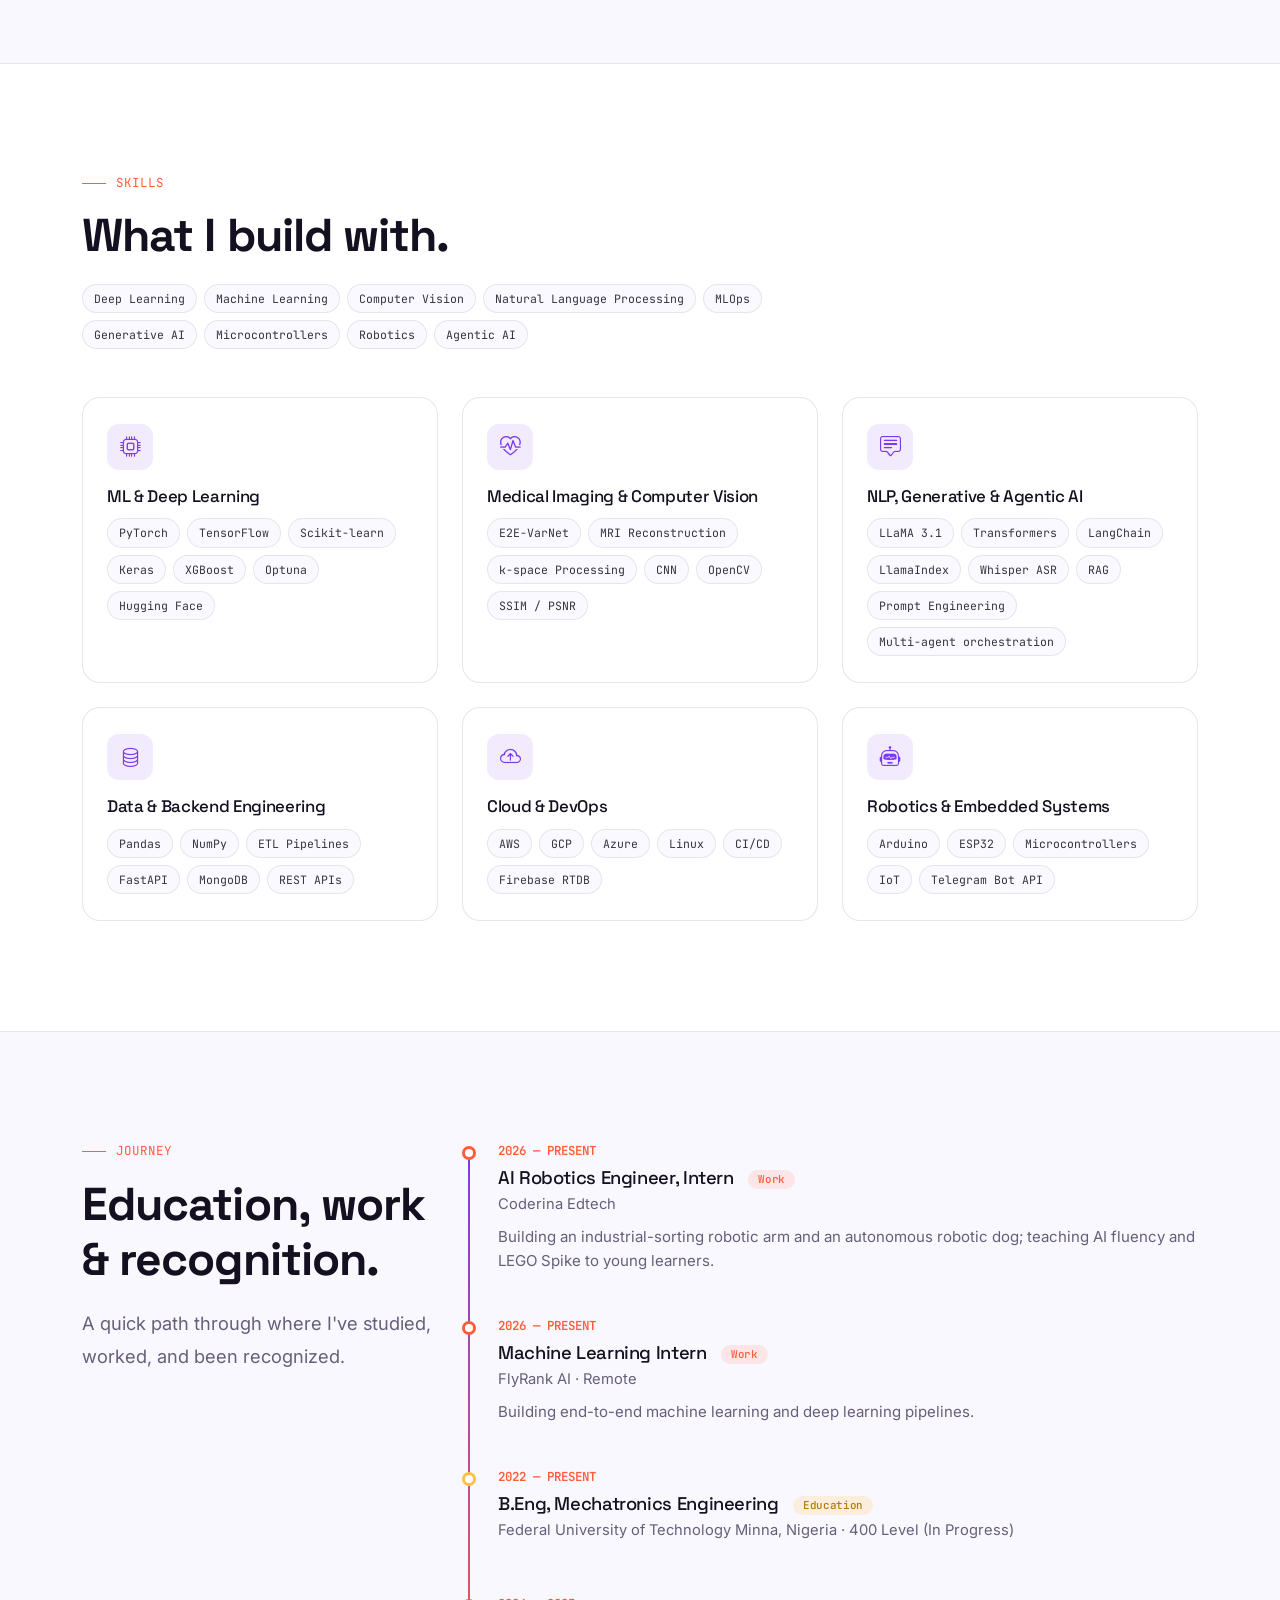
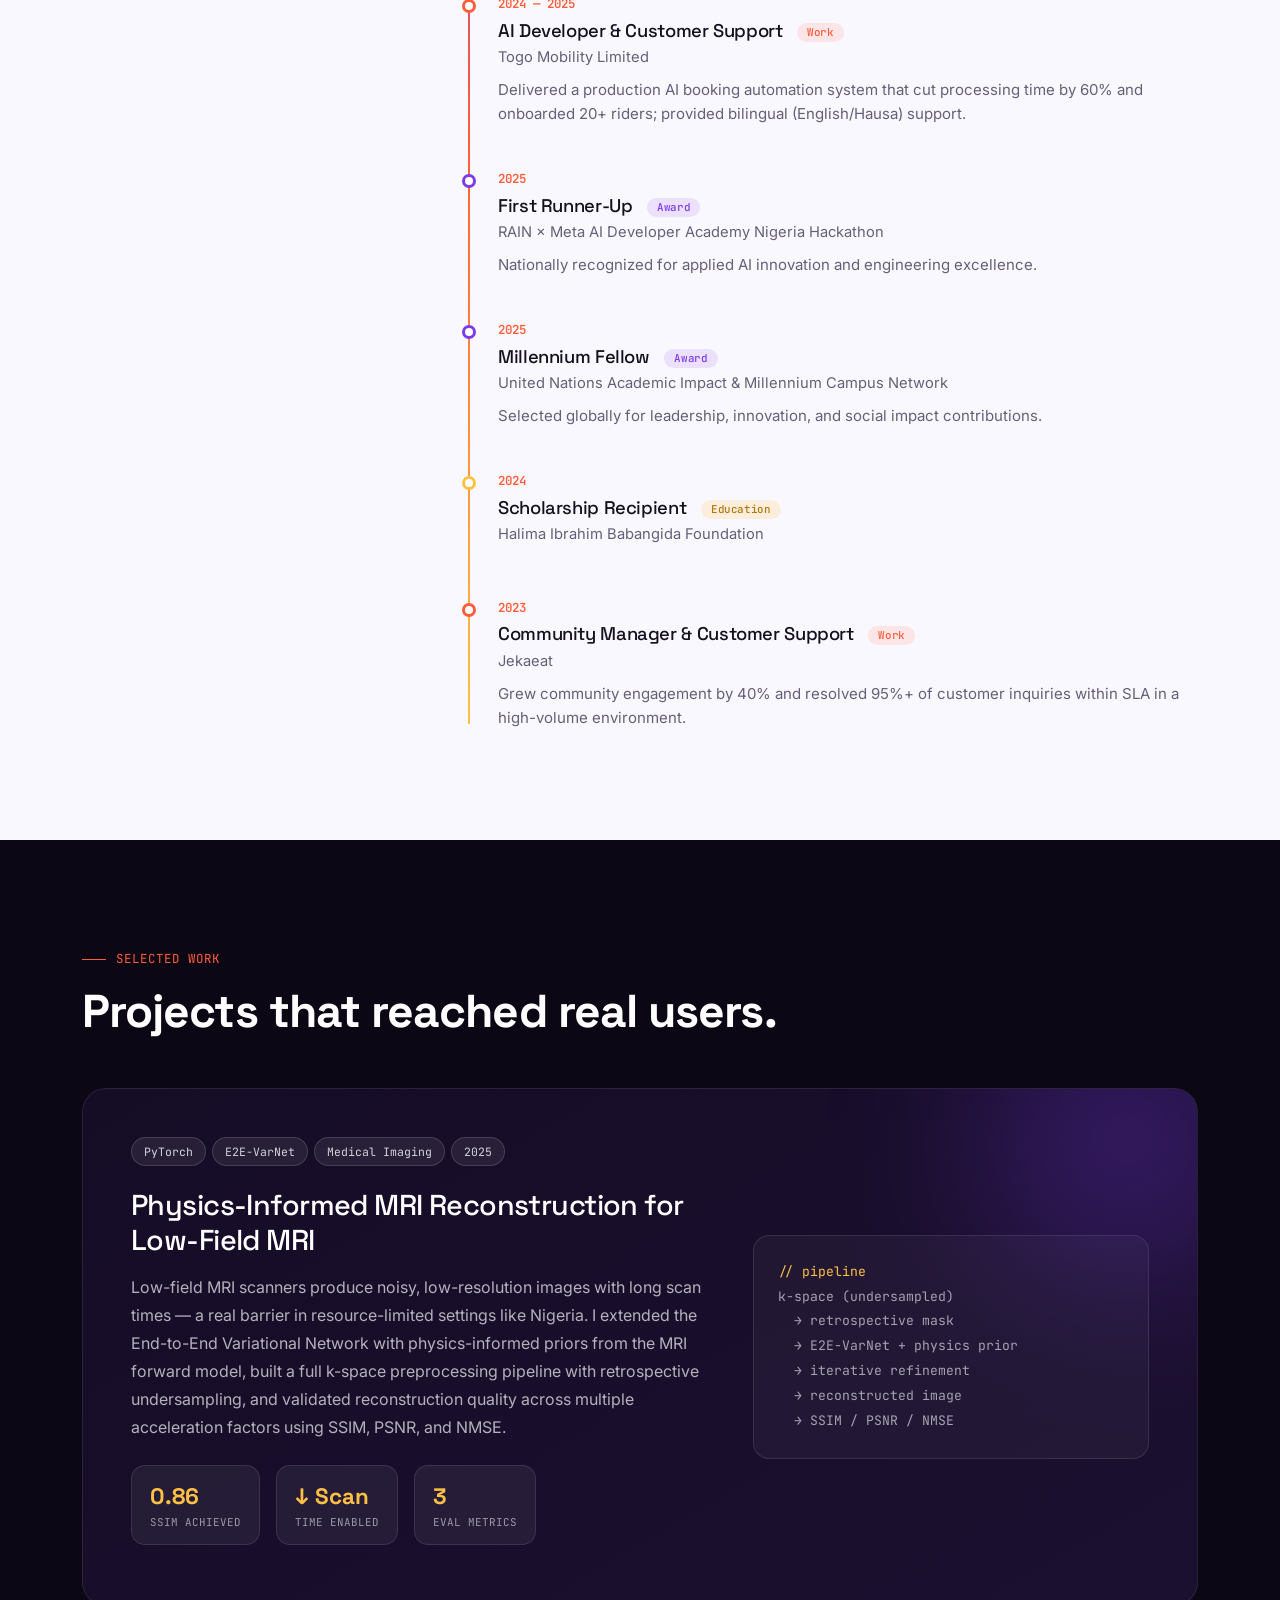
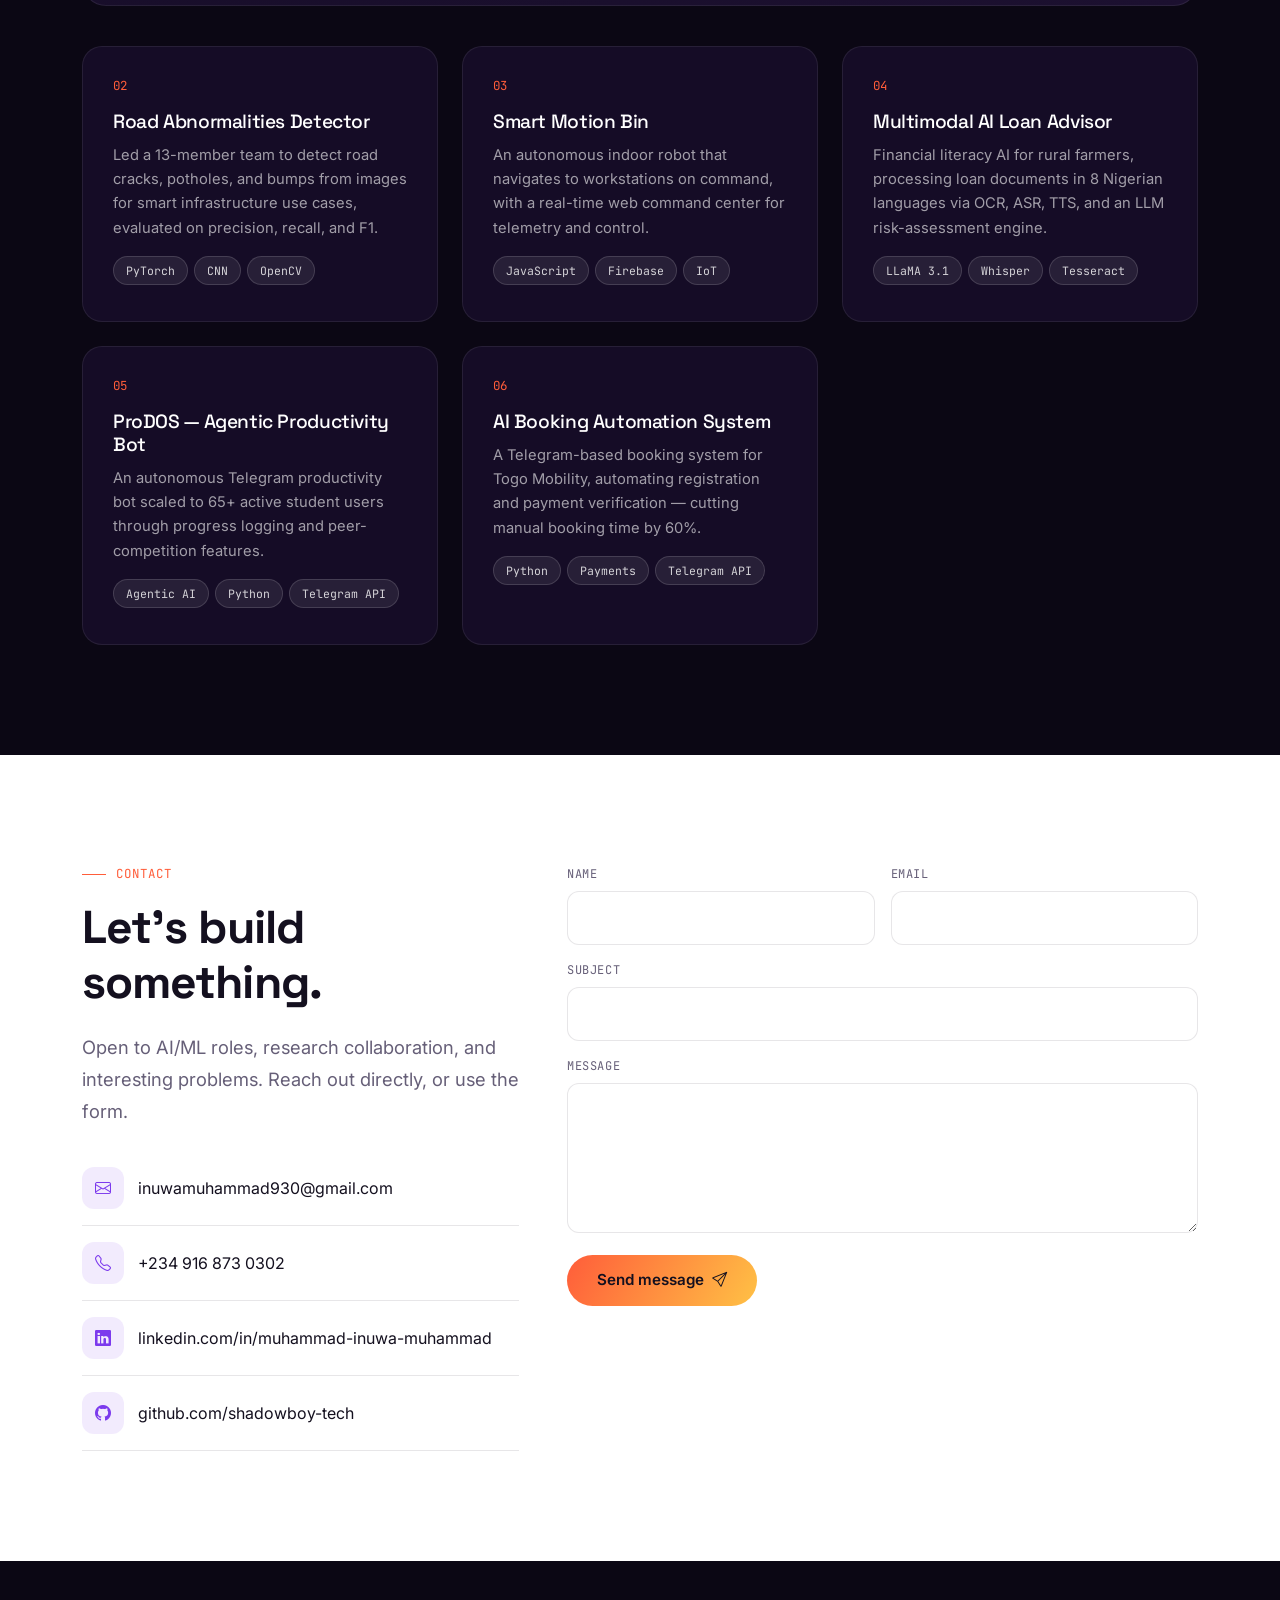
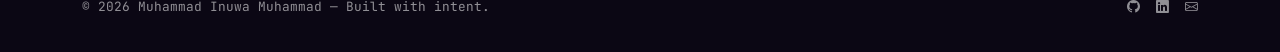
==== commit 4b7fd930: "feat: embed ShadowChat widget in portfolio + add GitHub Pages deployment" ====
--- a/frontend/index.html
+++ b/frontend/index.html
@@ -868,5 +868,13 @@
     note.textContent = 'Opening your email client…';
   });
 </script>
+<!-- ============ SHADOW CHAT WIDGET ============ -->
+<link rel="stylesheet" href="components/ShadowChat/shadow-chat.css">
+<div id="sc-fab"
+     data-api-url="https://shadow-resume-ai.onrender.com/api/chat"
+     title="Chat with Shadow"
+     style="display:none;">💬</div>
+<script src="components/ShadowChat/shadow-chat.js"></script>
+
 </body>
 </html>
--- a/frontend/components/ShadowChat/shadow-chat.css
+++ b/frontend/components/ShadowChat/shadow-chat.css
@@ -0,0 +1,112 @@
+/* ShadowChat Widget Styles */
+/* Premium dark theme with glassmorphism effect */
+:root {
+  --sc-primary: hsl(210, 40%, 55%);
+  --sc-bg: rgba(255, 255, 255, 0.12);
+  --sc-bg-dark: rgba(0, 0, 0, 0.4);
+  --sc-text: #e0e0e0;
+  --sc-bubble-user: hsl(210, 30%, 30%);
+  --sc-bubble-bot: hsl(210, 30%, 20%);
+  --sc-radius: 12px;
+  --sc-transition: 0.3s ease;
+}
+
+/* Floating action button */
+#sc-fab {
+  position: fixed;
+  bottom: 24px;
+  right: 24px;
+  width: 56px;
+  height: 56px;
+  background: var(--sc-primary);
+  border-radius: 50%;
+  box-shadow: 0 4px 12px rgba(0,0,0,0.3);
+  cursor: pointer;
+  display: flex;
+  align-items: center;
+  justify-content: center;
+  color: #fff;
+  font-size: 28px;
+  transition: var(--sc-transition);
+  backdrop-filter: blur(8px);
+}
+#sc-fab:hover { transform: scale(1.1); }
+
+/* Chat panel */
+#sc-panel {
+  position: fixed;
+  bottom: 90px;
+  right: 24px;
+  width: 360px;
+  max-height: 500px;
+  background: var(--sc-bg-dark);
+  border-radius: var(--sc-radius);
+  box-shadow: 0 8px 24px rgba(0,0,0,0.4);
+  overflow: hidden;
+  display: none; /* hidden until opened */
+  flex-direction: column;
+  backdrop-filter: blur(12px);
+}
+#sc-panel.open { display: flex; animation: slideUp 0.35s var(--sc-transition); }
+@keyframes slideUp { from { opacity:0; transform: translateY(20px); } to { opacity:1; transform: translateY(0); } }
+
+#sc-header {
+  background: var(--sc-primary);
+  color: #fff;
+  padding: 12px 16px;
+  font-weight: 600;
+  font-family: 'Inter', sans-serif;
+}
+
+#sc-messages {
+  flex: 1;
+  padding: 12px 16px;
+  overflow-y: auto;
+  font-family: 'Inter', sans-serif;
+  font-size: 14px;
+  color: var(--sc-text);
+}
+
+.sc-msg { margin-bottom: 12px; display: flex; }
+.sc-msg.bot .sc-bubble { background: var(--sc-bubble-bot); }
+.sc-msg.user .sc-bubble { background: var(--sc-bubble-user); align-self: flex-end; }
+.sc-bubble {
+  max-width: 80%;
+  padding: 10px 14px;
+  border-radius: var(--sc-radius);
+  line-height: 1.4;
+  word-wrap: break-word;
+  background: var(--sc-bubble-bot);
+  color: #fff;
+}
+
+#sc-input-wrapper {
+  display: flex;
+  border-top: 1px solid rgba(255,255,255,0.1);
+}
+#sc-input {
+  flex: 1;
+  border: none;
+  padding: 10px 12px;
+  background: transparent;
+  color: var(--sc-text);
+  font-size: 14px;
+  font-family: 'Inter', sans-serif;
+}
+#sc-input:focus { outline: none; }
+#sc-send {
+  background: var(--sc-primary);
+  border: none;
+  color: #fff;
+  padding: 0 16px;
+  cursor: pointer;
+  transition: var(--sc-transition);
+}
+#sc-send:hover { background: hsl(210, 40%, 45%); }
+
+/* Typing indicator */
+.sc-typing { display: flex; align-items: center; }
+.sc-typing span { width: 8px; height: 8px; margin: 0 2px; background: #fff; border-radius: 50%; opacity: 0.4; animation: bounce 1s infinite; }
+.sc-typing span:nth-child(2) { animation-delay: 0.2s; }
+.sc-typing span:nth-child(3) { animation-delay: 0.4s; }
+@keyframes bounce { 0%, 80%, 100% { transform: translateY(0); opacity:0.4; } 40% { transform: translateY(-6px); opacity:1; } }
